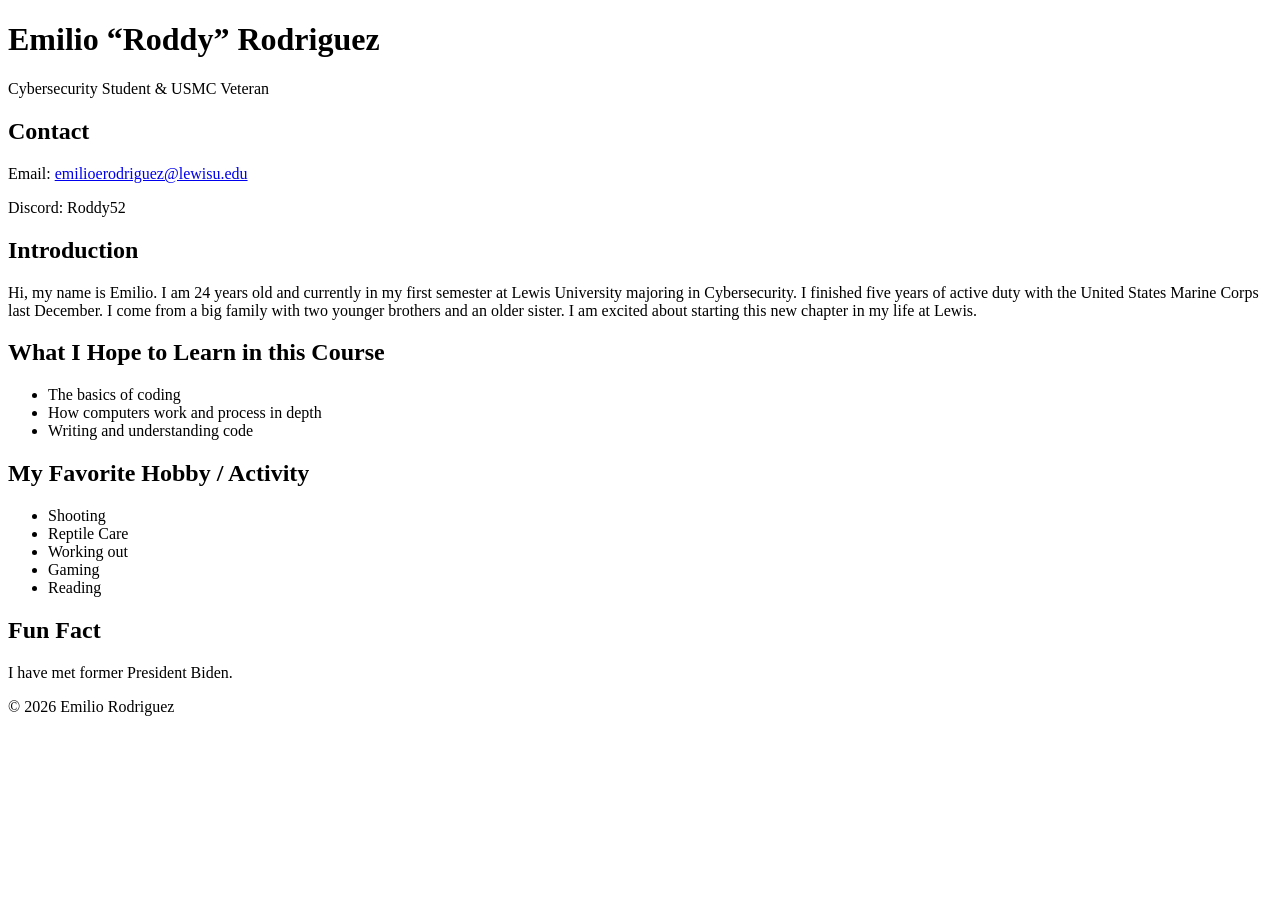
==== index.html @ 8bbfff62 "Update and rename me.html to index.html" ====
<!DOCTYPE html>
<html lang="en">
<head>
    <meta charset="UTF-8">
    <meta name="viewport" content="width=device-width, initial-scale=1.0">
    <title>Emilio Rodriguez – Getting to Know Each Other</title>
    <link rel="stylesheet" href="gtkeoe.css">
</head>
<body>

    <header class="hero-section">
        <h1>Emilio “Roddy” Rodriguez</h1>
        <p class="subtitle">Cybersecurity Student & USMC Veteran</p>
    </header>

    <main class="main-content">

        <section class="contact">
            <h2>Contact</h2>
            <p>Email: <a href="mailto:emilioerodriguez@lewisu.edu">emilioerodriguez@lewisu.edu</a></p>
            <p>Discord: Roddy52</p>
        </section>

        <section class="intro">
            <h2>Introduction</h2>
            <p>Hi, my name is Emilio. I am 24 years old and currently in my first semester at Lewis University
            majoring in Cybersecurity. I finished five years of active duty with the United States Marine Corps
            last December. I come from a big family with two younger brothers and an older sister. I am excited
            about starting this new chapter in my life at Lewis.</p>
        </section>

        <section class="goals">
            <h2>What I Hope to Learn in this Course</h2>
            <ul>
                <li>The basics of coding</li>
                <li>How computers work and process in depth</li>
                <li>Writing and understanding code</li>
            </ul>
        </section>

        <section class="hobbies">
            <h2>My Favorite Hobby / Activity</h2>
            <ul>
                <li>Shooting</li>
                <li>Reptile Care</li>
                <li>Working out</li>
                <li>Gaming</li>
                <li>Reading</li>
            </ul>
        </section>

        <section class="fun-fact">
            <h2>Fun Fact</h2>
            <p>I have met former President Biden.</p>
        </section>

    </main>

    <footer class="footer">
        <p>© 2026 Emilio Rodriguez</p>
    </footer>

</body>
</html>
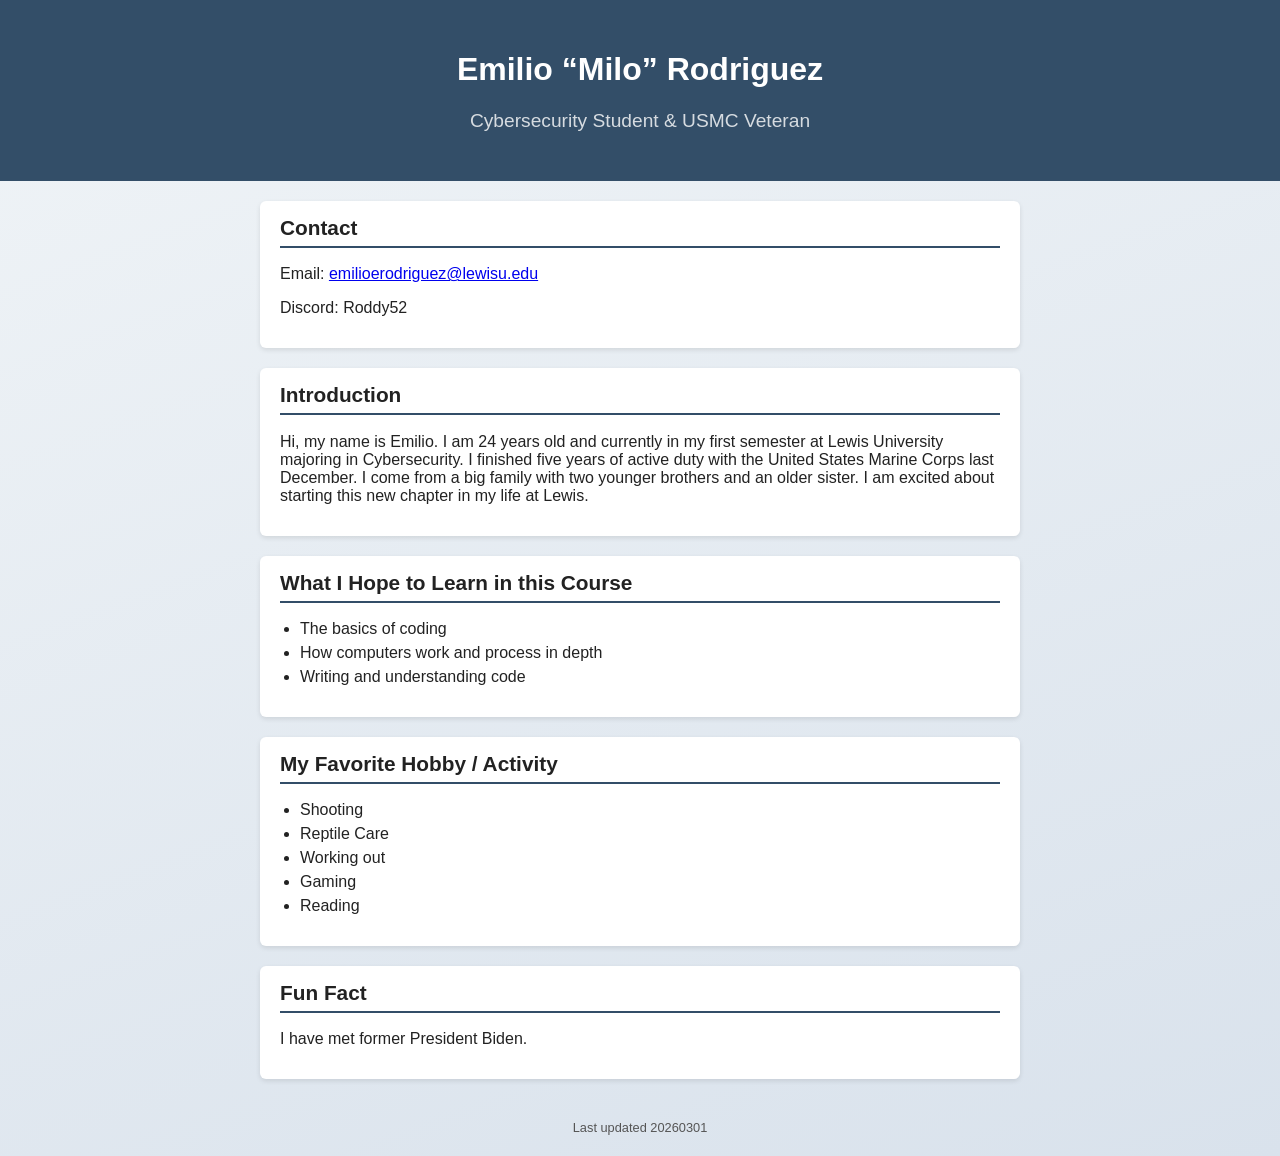
==== commit 74d6fdb7: "cleaned up" ====
--- a/index.html
+++ b/index.html
@@ -4,12 +4,12 @@
     <meta charset="UTF-8">
     <meta name="viewport" content="width=device-width, initial-scale=1.0">
     <title>Emilio Rodriguez – Getting to Know Each Other</title>
-    <link rel="stylesheet" href="gtkeoe.css">
+    <link rel="stylesheet" href="me.css">
 </head>
 <body>
 
     <header class="hero-section">
-        <h1>Emilio “Roddy” Rodriguez</h1>
+        <h1>Emilio “Milo” Rodriguez</h1>
         <p class="subtitle">Cybersecurity Student & USMC Veteran</p>
     </header>
 
@@ -57,8 +57,8 @@
     </main>
 
     <footer class="footer">
-        <p>© 2026 Emilio Rodriguez</p>
+        <p>Last updated 20260301</p>
     </footer>
 
 </body>
-</html>
+</html>
--- a/me.css
+++ b/me.css
@@ -0,0 +1,61 @@
+/* Page Background + Fonts */
+body {
+    margin: 0;
+    font-family: Arial, sans-serif;
+    background: linear-gradient(160deg, #f0f4f7, #d9e2ec);
+    color: #222;
+}
+
+/* Header (Hero) */
+.hero-section {
+    background-color: #334e68;
+    color: white;
+    padding: 30px;
+    text-align: center;
+}
+
+.hero-section .subtitle {
+    font-size: 1.2em;
+    margin-top: 5px;
+    opacity: 0.8;
+}
+
+/* Main Content */
+.main-content {
+    max-width: 760px;
+    margin: 20px auto;
+    padding: 0 15px;
+}
+
+/* Section Headings */
+.main-content section {
+    background: white;
+    border-radius: 6px;
+    padding: 15px 20px;
+    margin-bottom: 20px;
+    box-shadow: 0 2px 5px rgba(0,0,0,0.1);
+}
+
+.main-content h2 {
+    margin-top: 0;
+    border-bottom: 2px solid #334e68;
+    padding-bottom: 6px;
+    font-size: 1.3em;
+}
+
+/* Lists */
+ul {
+    padding-left: 20px;
+}
+
+ul li {
+    margin-bottom: 6px;
+}
+
+/* Footer */
+.footer {
+    text-align: center;
+    padding: 8px 0;
+    font-size: 0.8em;
+    color: #555;
+}
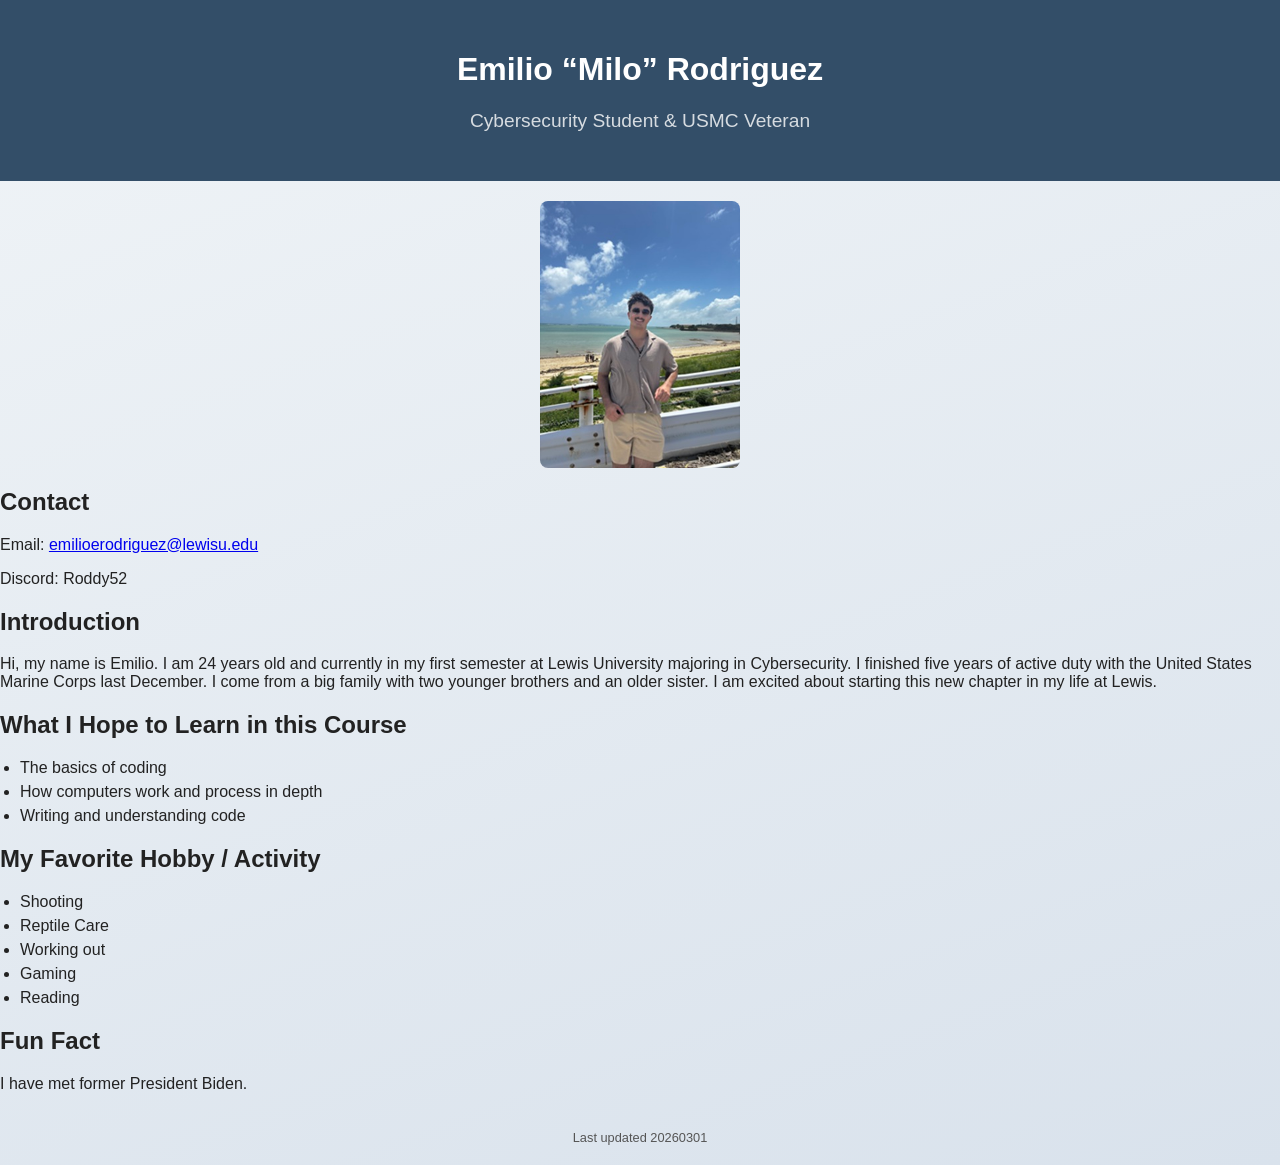
==== commit 8b0186f7: "added image" ====
--- a/index.html
+++ b/index.html
@@ -13,6 +13,8 @@
         <p class="subtitle">Cybersecurity Student & USMC Veteran</p>
     </header>
 
+    <img src="Images/me.png" alt="Handsome Guy Part 2" class="main-picture"
+    
     <main class="main-content">
 
         <section class="contact">
--- a/me.css
+++ b/me.css
@@ -58,4 +58,11 @@
     padding: 8px 0;
     font-size: 0.8em;
     color: #555;
+}
+
+.main-picture {
+    display: block;
+    margin: 20px auto;
+    width: 200px;   /* optional */
+    border-radius: 8px; /* optional */
 }
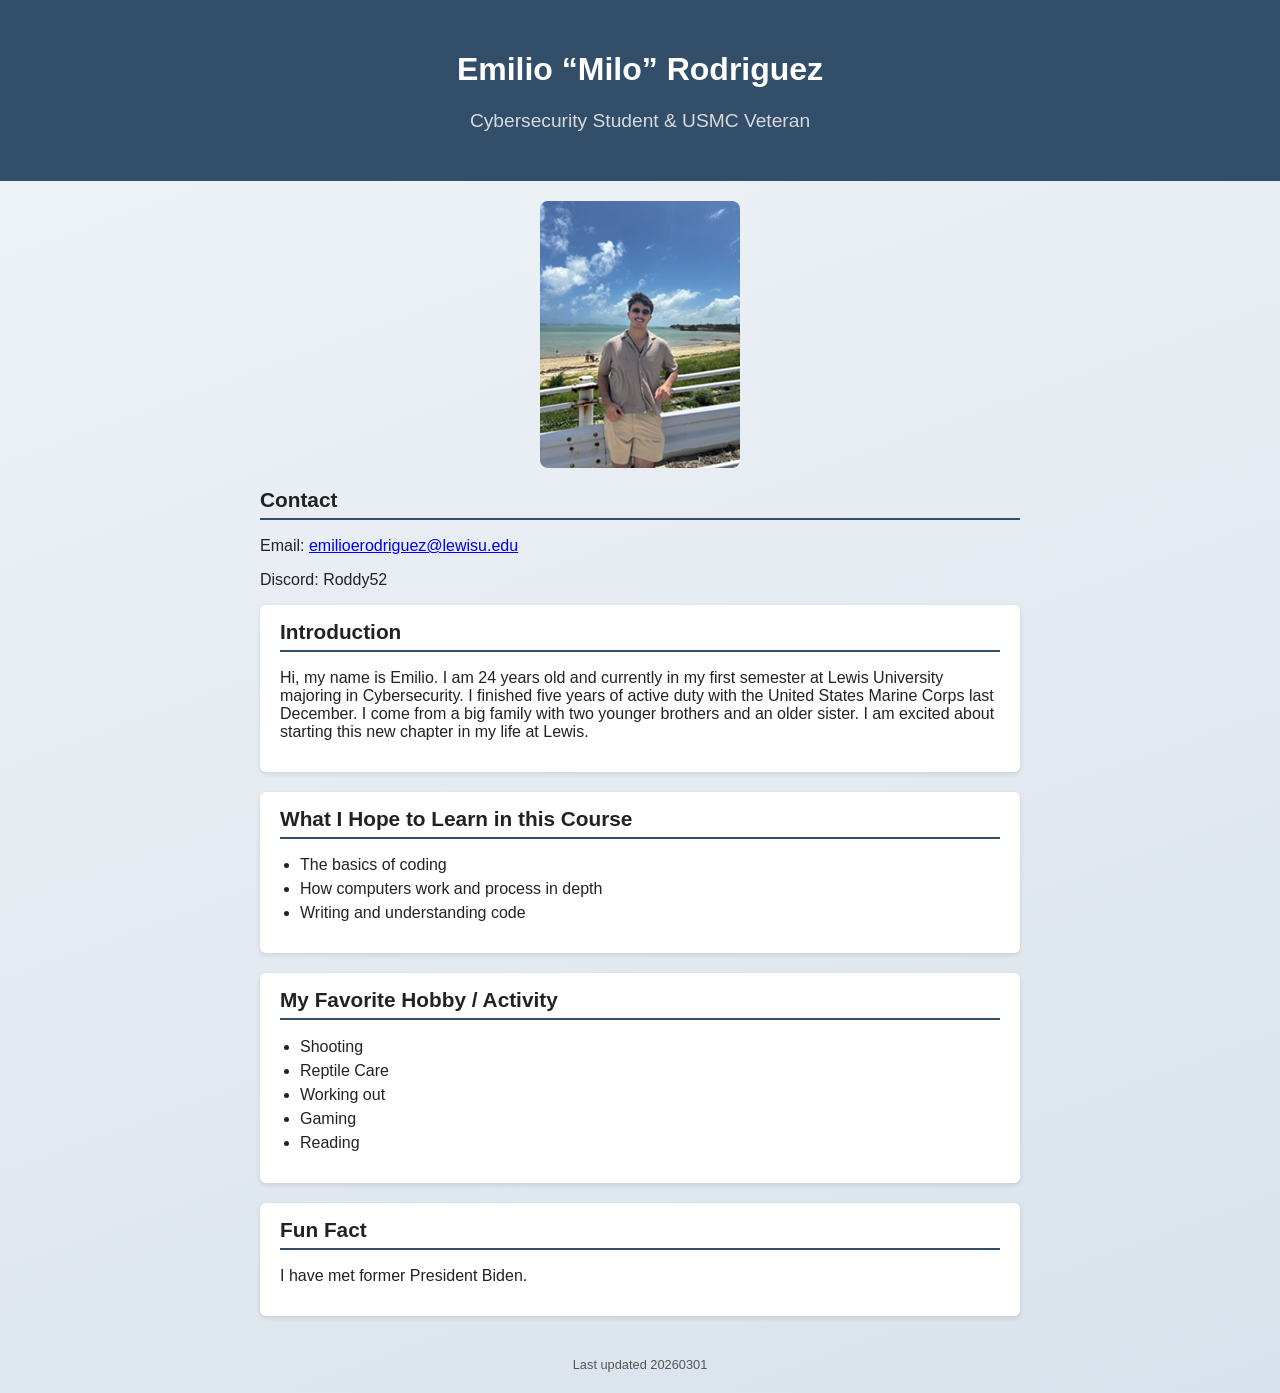
==== commit 44862b47: "fixed structure" ====
--- a/index.html
+++ b/index.html
@@ -12,11 +12,11 @@
         <h1>Emilio “Milo” Rodriguez</h1>
         <p class="subtitle">Cybersecurity Student & USMC Veteran</p>
     </header>
-
-    <img src="Images/me.png" alt="Handsome Guy Part 2" class="main-picture"
-    
+  
     <main class="main-content">
-
+        
+        <img src="Images/me.png" alt="Handsome Guy Part 2" class="main-picture"
+        
         <section class="contact">
             <h2>Contact</h2>
             <p>Email: <a href="mailto:emilioerodriguez@lewisu.edu">emilioerodriguez@lewisu.edu</a></p>
--- a/me.css
+++ b/me.css
@@ -4,6 +4,14 @@
     font-family: Arial, sans-serif;
     background: linear-gradient(160deg, #f0f4f7, #d9e2ec);
     color: #222;
+}
+
+/* Main Picture */
+.main-picture {
+    display: block;
+    margin: 20px auto;
+    width: 200px;   /* optional */
+    border-radius: 8px; /* optional */
 }
 
 /* Header (Hero) */
@@ -60,9 +68,3 @@
     color: #555;
 }
 
-.main-picture {
-    display: block;
-    margin: 20px auto;
-    width: 200px;   /* optional */
-    border-radius: 8px; /* optional */
-}
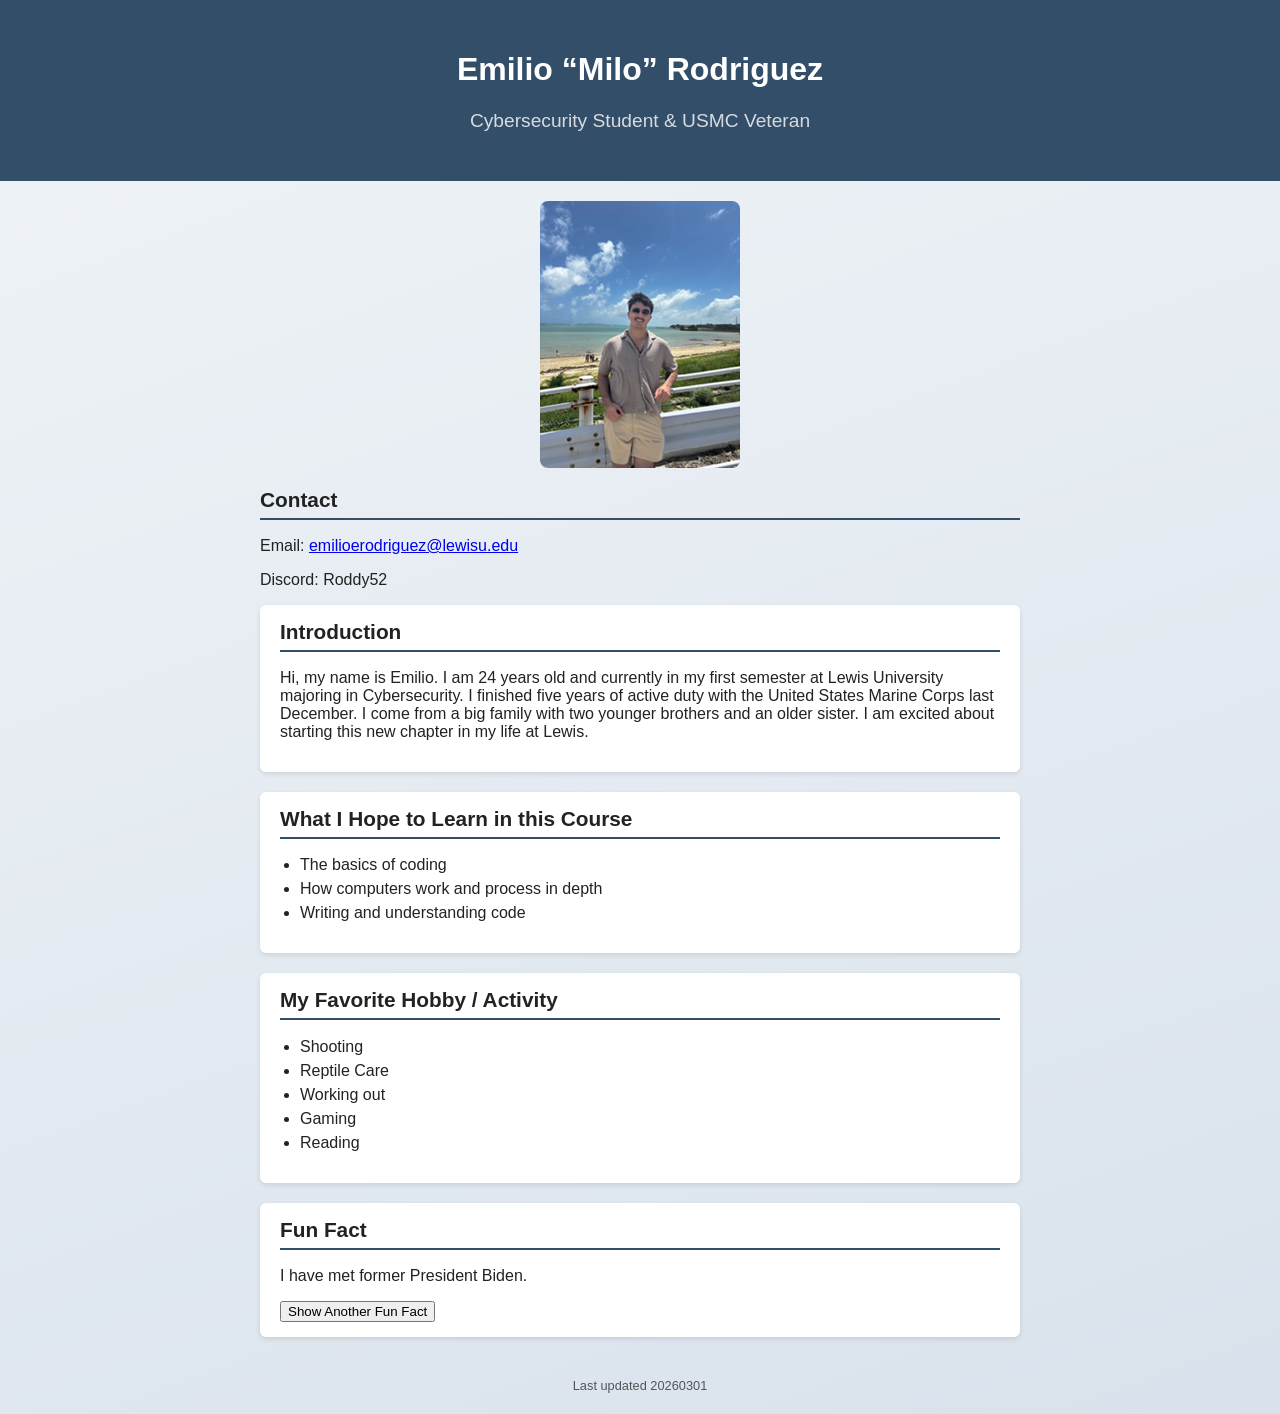
==== commit 86900d28: "added js stuff" ====
--- a/index.html
+++ b/index.html
@@ -51,16 +51,17 @@
             </ul>
         </section>
 
-        <section class="fun-fact">
-            <h2>Fun Fact</h2>
-            <p>I have met former President Biden.</p>
-        </section>
+<section class="fun-fact">
+    <h2>Fun Fact</h2>
+    <p id="funFactText">I have met former President Biden.</p>
+    <button id="funFactBtn">Show Another Fun Fact</button>
+</section>
 
     </main>
 
     <footer class="footer">
         <p>Last updated 20260301</p>
     </footer>
-
+<script src="me.js"></script>
 </body>
 </html>
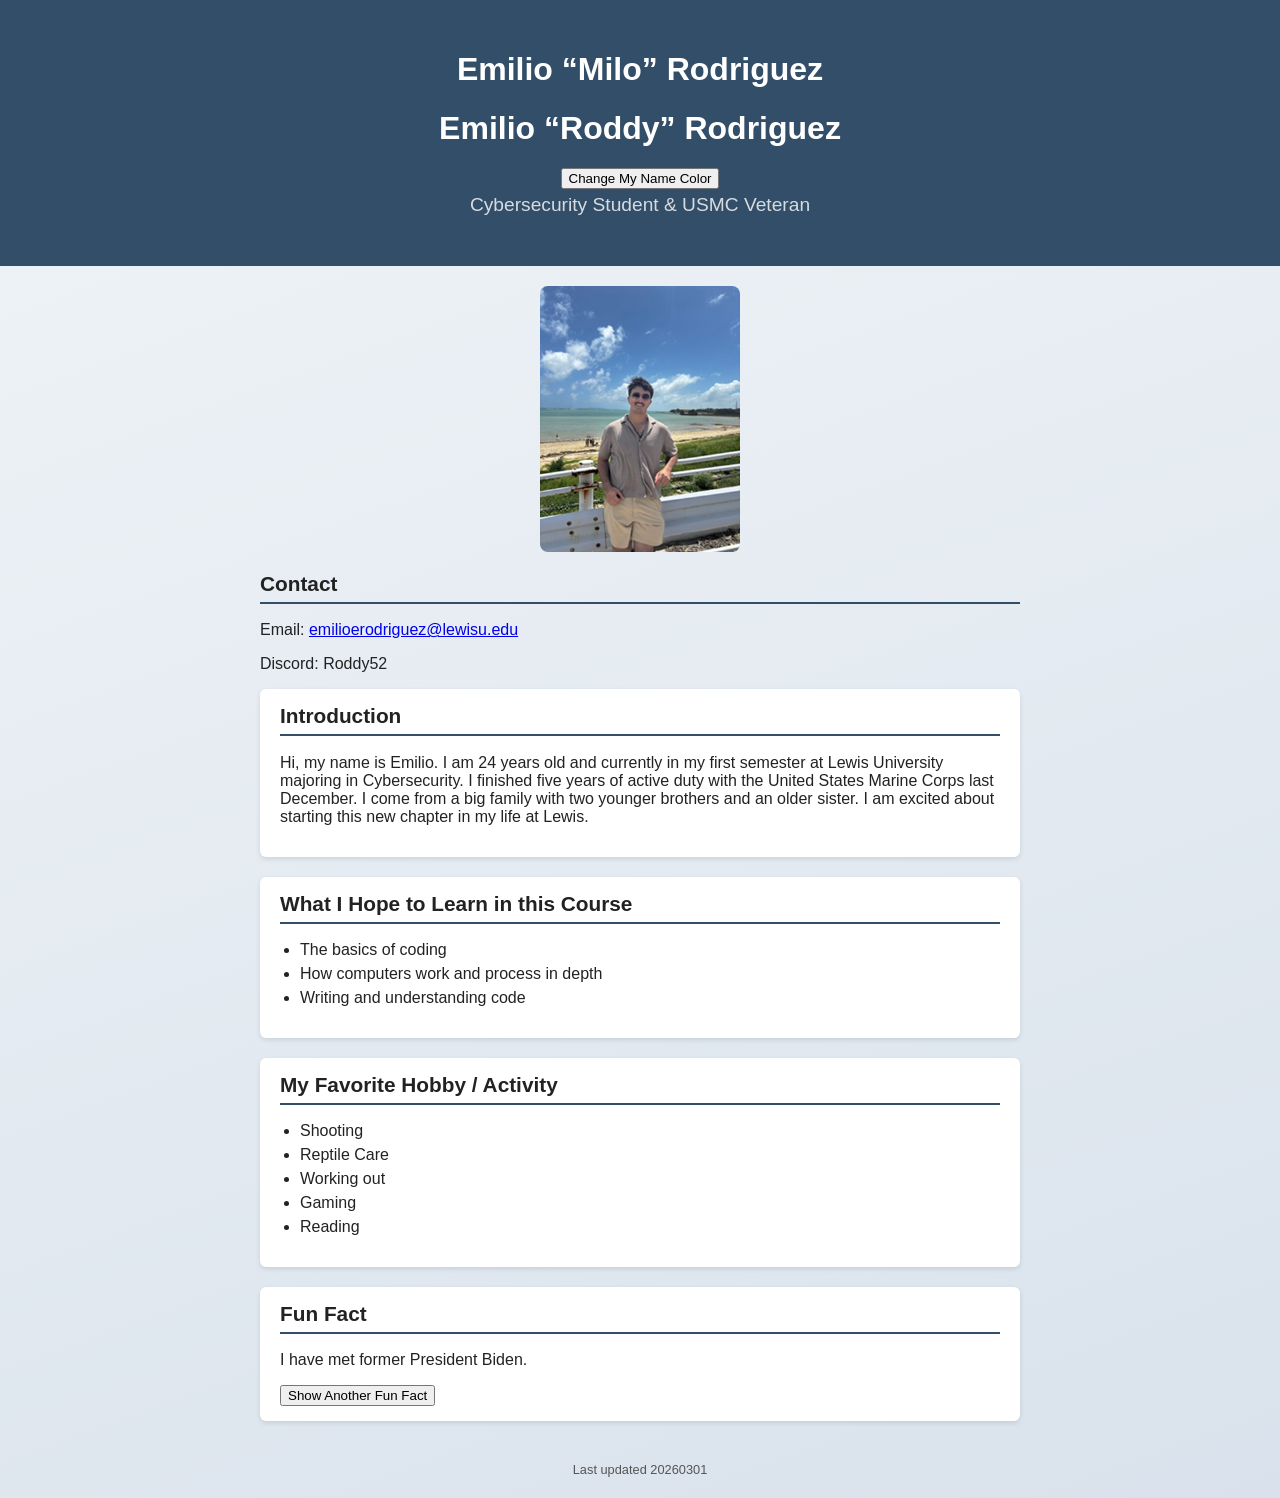
==== commit 79502dd4: "added button" ====
--- a/index.html
+++ b/index.html
@@ -10,6 +10,8 @@
 
     <header class="hero-section">
         <h1>Emilio “Milo” Rodriguez</h1>
+       <h1 id="myName">Emilio “Roddy” Rodriguez</h1>
+<button id="colorBtn">Change My Name Color</button>
         <p class="subtitle">Cybersecurity Student & USMC Veteran</p>
     </header>
   
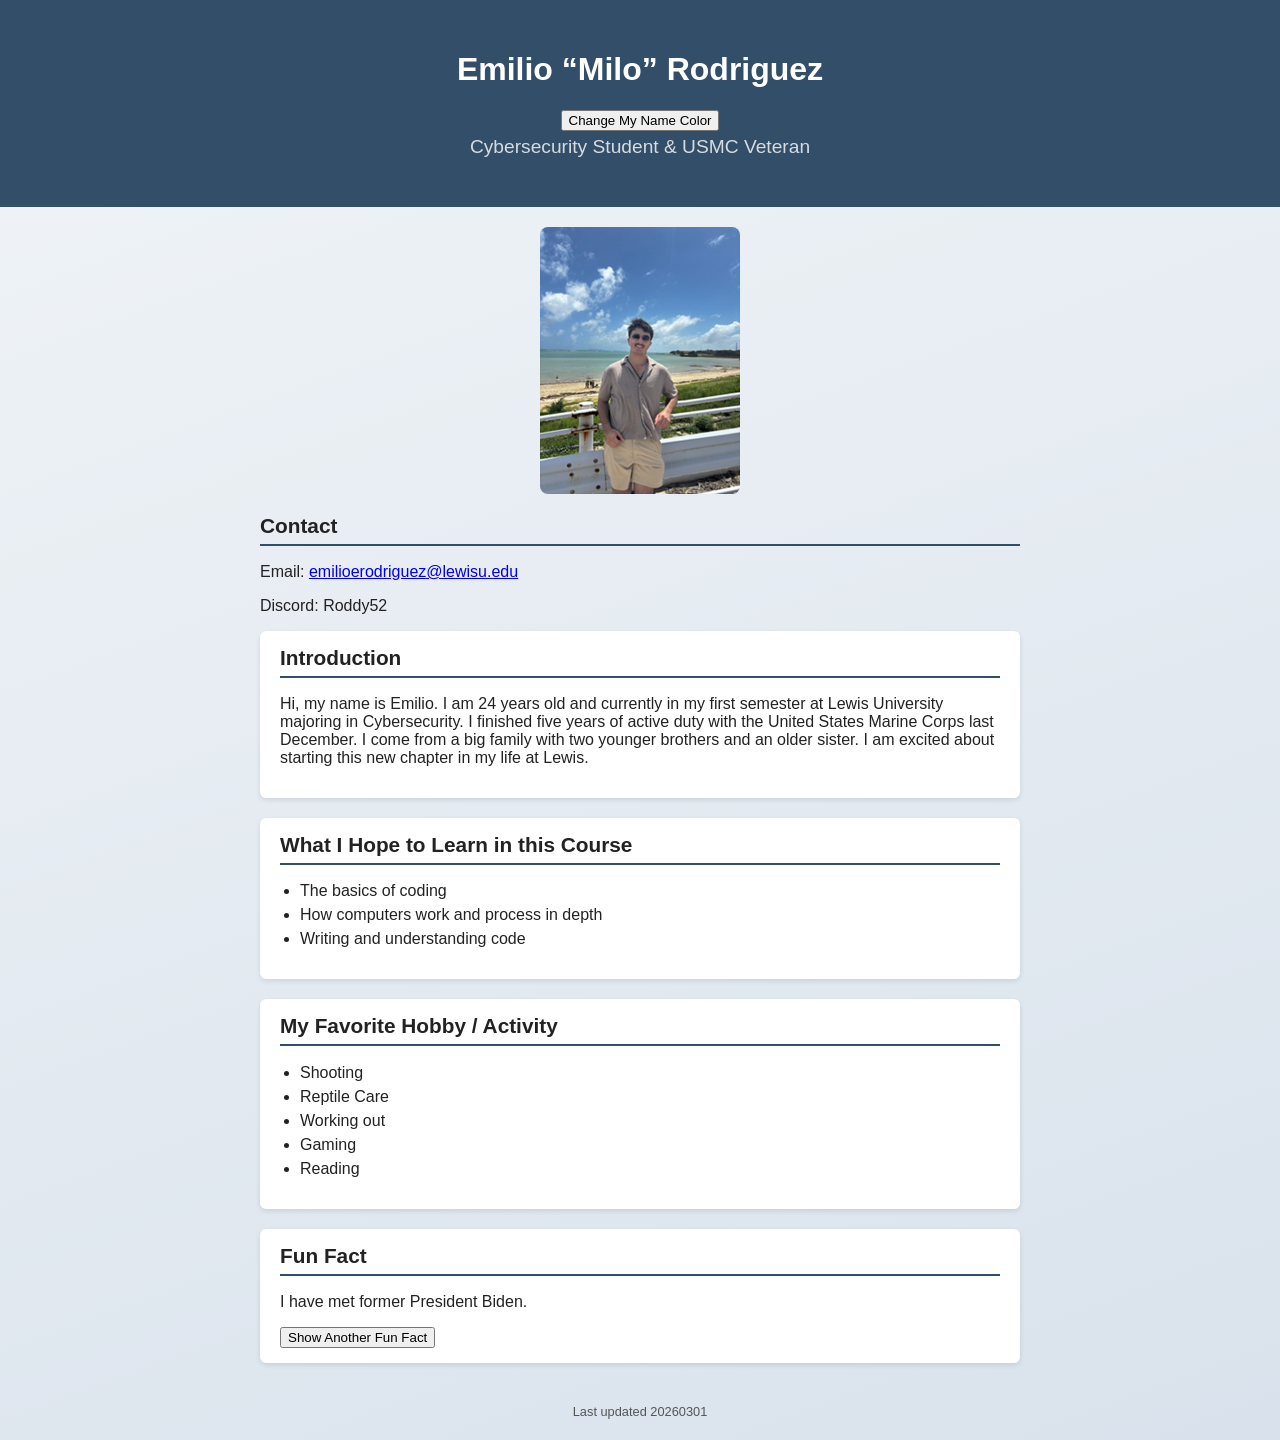
==== commit df707936: "fix" ====
--- a/index.html
+++ b/index.html
@@ -10,8 +10,7 @@
 
     <header class="hero-section">
         <h1>Emilio “Milo” Rodriguez</h1>
-       <h1 id="myName">Emilio “Roddy” Rodriguez</h1>
-<button id="colorBtn">Change My Name Color</button>
+       <button id="colorBtn">Change My Name Color</button>
         <p class="subtitle">Cybersecurity Student & USMC Veteran</p>
     </header>
   
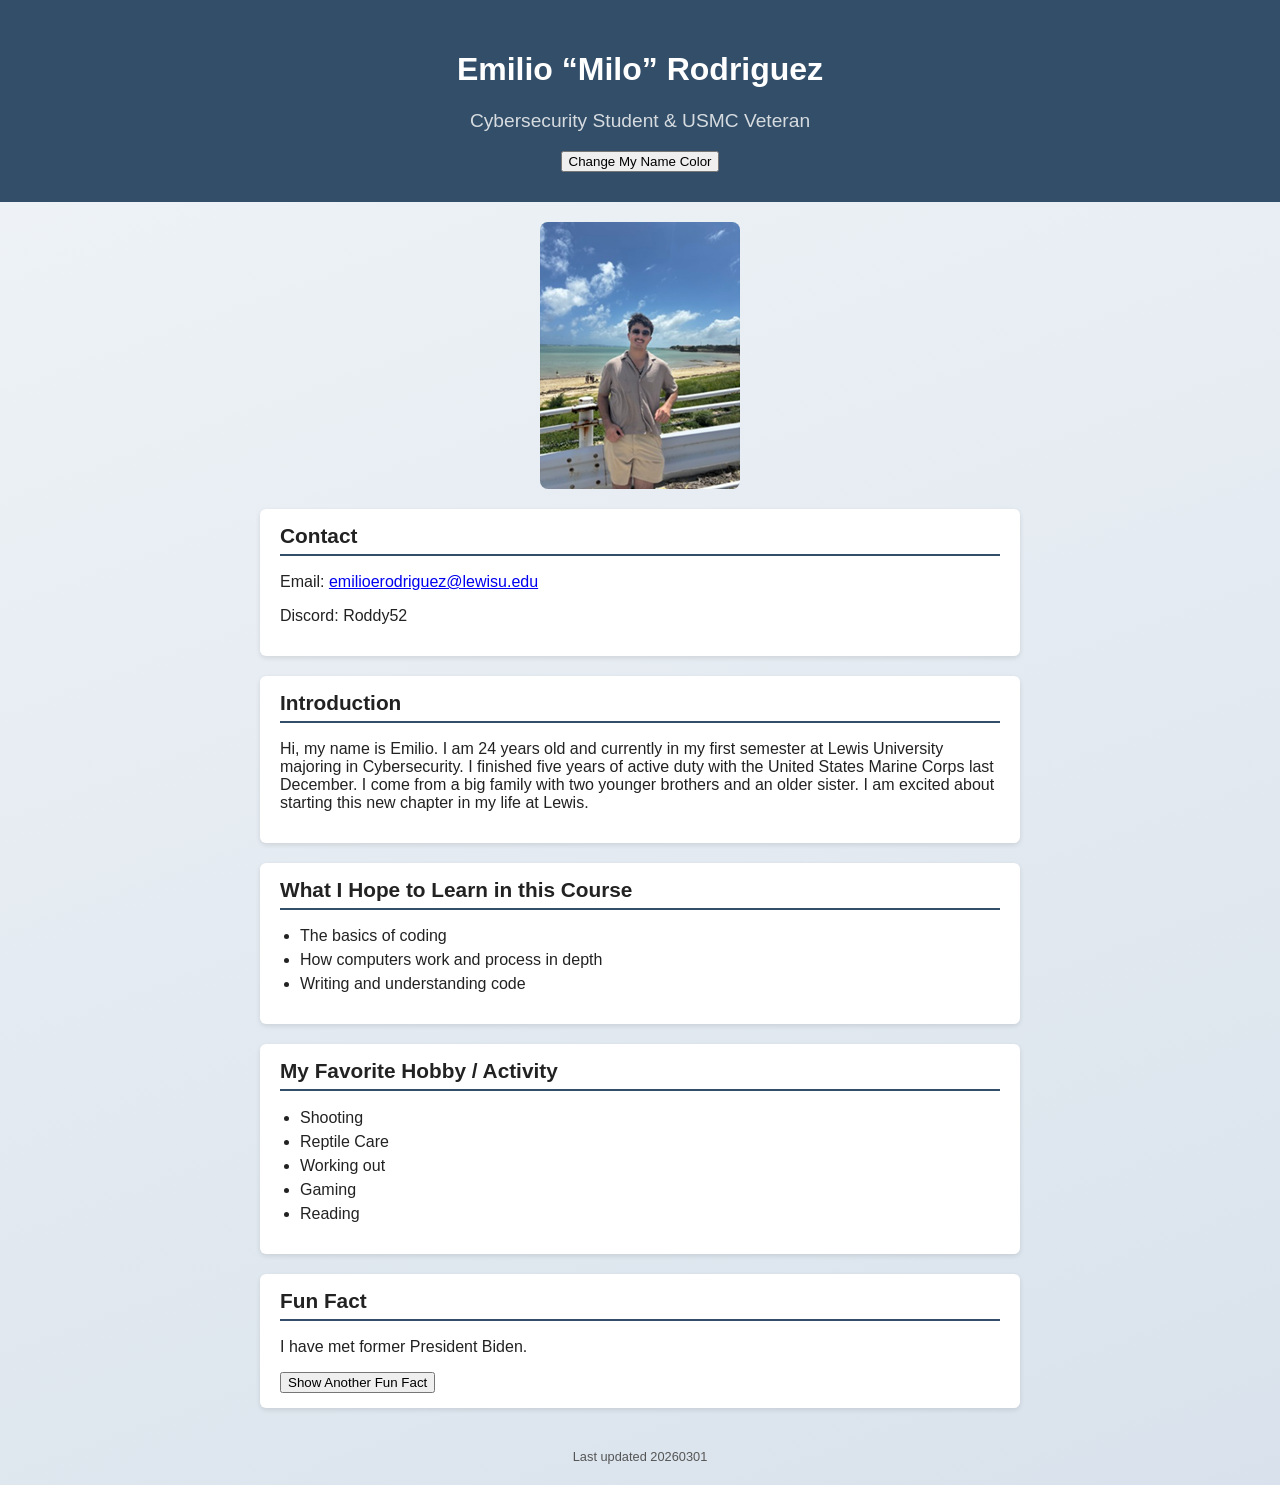
==== commit 853a2f1a: "fix 2" ====
--- a/index.html
+++ b/index.html
@@ -9,14 +9,15 @@
 <body>
 
     <header class="hero-section">
-        <h1>Emilio “Milo” Rodriguez</h1>
-       <button id="colorBtn">Change My Name Color</button>
+        <h1 id="myName">Emilio “Milo” Rodriguez</h1>
         <p class="subtitle">Cybersecurity Student & USMC Veteran</p>
+        <button id="colorBtn">Change My Name Color</button>
+    
     </header>
   
     <main class="main-content">
         
-        <img src="Images/me.png" alt="Handsome Guy Part 2" class="main-picture"
+        <img src="Images/me.png" alt="Handsome Guy Part 2" class="main-picture">
         
         <section class="contact">
             <h2>Contact</h2>
@@ -63,6 +64,7 @@
     <footer class="footer">
         <p>Last updated 20260301</p>
     </footer>
+
 <script src="me.js"></script>
 </body>
 </html>
